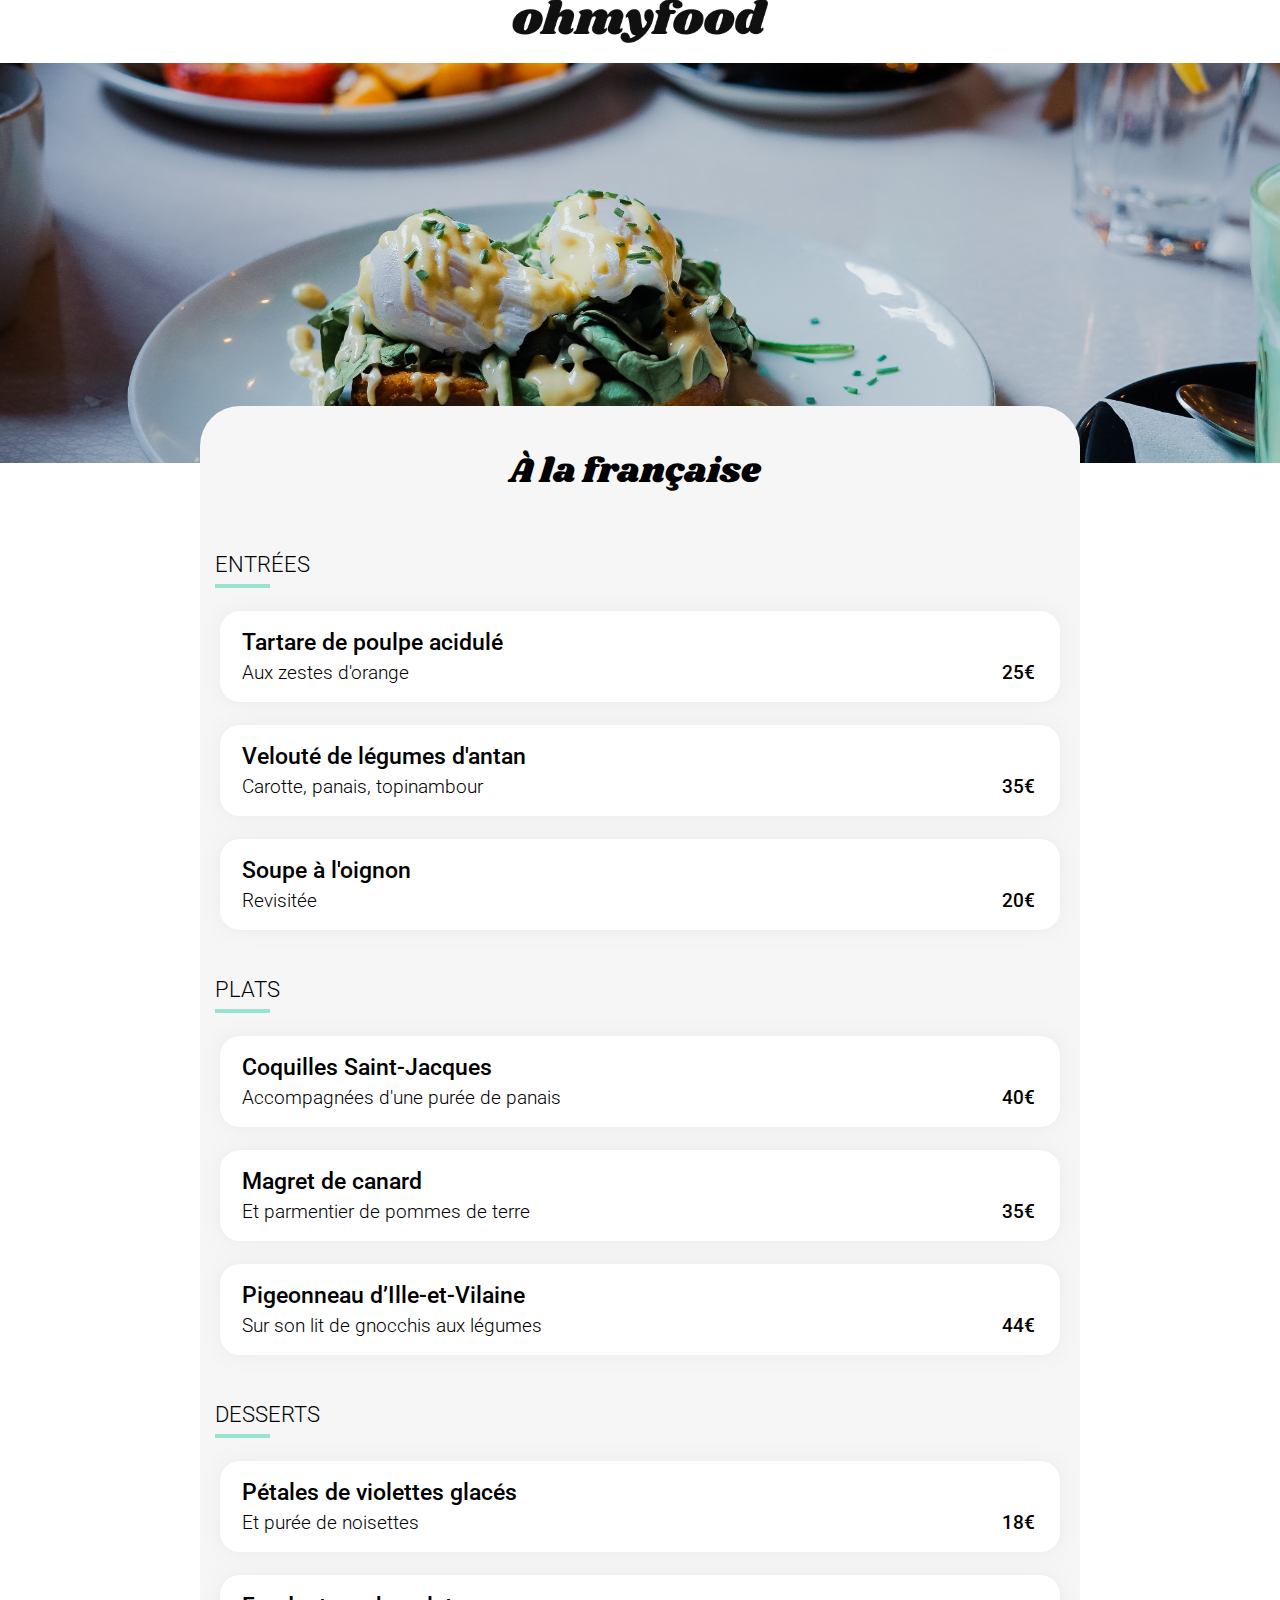
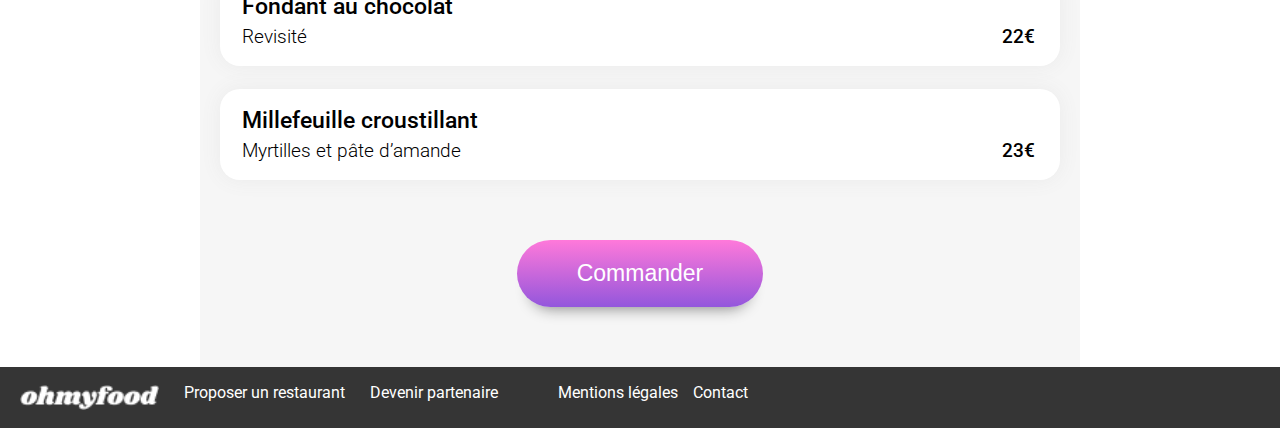
==== alafrancaise.html @ e463182d "Add files via upload" ====
<!DOCTYPE html>
<html lang="fr">

<head>
    <meta charset="UTF-8">
    <meta name="viewport" content="width=device-width, initial-scale=1.0">
    <title>Ohmyfood</title>
    <link rel="preconnect" href="https://fonts.googleapis.com">
    <link href="https://fonts.googleapis.com/css2?family=Shrikhand&display=swap" rel="stylesheet">
    <link rel="preconnect" href="https://fonts.googleapis.com">
    <link rel="preconnect" href="https://fonts.gstatic.com" crossorigin>
    <link href="https://fonts.googleapis.com/css2?family=Roboto:wght@100;300;400;500;700;900&display=swap" rel="stylesheet">
    <link rel="stylesheet" href="css/style.css">
    <link rel="stylesheet" href="https://cdnjs.cloudflare.com/ajax/libs/font-awesome/6.2.1/css/all.min.css"
    integrity="sha512-MV7K8+y+gLIBoVD59lQIYicR65iaqukzvf/nwasF0nqhPay5w/9lJmVM2hMDcnK1OnMGCdVK+iQrJ7lzPJQd1w=="
    crossorigin="anonymous" referrerpolicy="no-referrer" />
</head>
<body>
    <header>
        <a href="index.html">
        <i class="fa-solid fa-arrow-left" style="color: #000000;"></i></a>
        <img class="logo" src="images/logo/ohmyfood.png" alt="Image">
    </header>
    <main>
        <img class="menu-img" src="images/restaurants/toa-heftiba-DQKerTsQwi0-unsplash.jpg" alt="alafrancaise">
        <section class="menu">
            <div>
                <h2>À la française <i id="heartmenu" class="fa-regular fa-heart fa-2x heart__icon--empty"></i></h2>
            </div>
            <div>
                <h3 class="title-menu">ENTRÉES</h3>
                <hr />
                <div class="text-menu">
                    <h3>Tartare de poulpe acidulé</h3>
                    <p>Aux zestes d'orange</p>
                    <p class="prix">25€</p>
                </div>
                <div class="text-menu">
                    <h3>Velouté de légumes d'antan</h3>
                    <p>Carotte, panais, topinambour</p>
                    <p class="prix">35€</p>
                </div>
                <div class="text-menu">
                    <h3>Soupe à l'oignon</h3>
                    <p>Revisitée</p>
                    <p class="prix">20€</p>
                </div>
            </div>
            <div>
                <h3 class="title-menu">PLATS</h3>
                <hr />
                <div class="text-menu">
                    <h3>Coquilles Saint-Jacques</h3>
                    <p>Accompagnées d'une purée de panais</p>
                    <p class="prix">40€</p>
                </div>
                <div class="text-menu">
                    <h3>Magret de canard</h3>
                    <p>Et parmentier de pommes de terre</p>
                    <p class="prix">35€</p>
                </div>
                <div class="text-menu">
                    <h3>Pigeonneau d’Ille-et-Vilaine</h3>
                    <p>Sur son lit de gnocchis aux légumes</p>
                    <p class="prix">44€</p>
                </div>
            </div>
            <div>
                <h3 class="title-menu">DESSERTS</h3>
                <hr />
                <div class="text-menu">
                    <h3>Pétales de violettes glacés</h3>
                    <p>Et purée de noisettes</p>
                    <p class="prix">18€</p>
                </div>
                <div class="text-menu">
                    <h3>Fondant au chocolat</h3>
                    <p>Revisité</p>
                    <p class="prix">22€</p>
                </div>
                <div class="text-menu">
                    <h3>Millefeuille croustillant</h3>
                    <p>Myrtilles et pâte d’amande</p>
                    <p class="prix">23€</p>
                </div>
            </div>
            <button>Commander</button>
        </section>
    </main>
</body>
<footer>
    <img src="images/logo/ohmyfood_footer.png" alt="logo">
    <p><i class="fa-solid fa-utensils" style="color: #ffffff;"></i>Proposer un restaurant</p>
    <p><i class="fa-solid fa-handshake-angle" style="color: #ffffff;"></i>Devenir partenaire</p>
    <p class="gap">Mentions légales</p>
    <p><a href="mailto:ohmyfood@gmail.com">Contact</a></p>
</footer>
</html>
---- css/style.css ----
body {
  margin: 0;
  font-family: "Roboto", sans-serif;
}

.loader {
  place-items: center;
  justify-content: center;
  display: flex;
  flex-direction: row;
  background-color: #FFFFFF;
  height: 100%;
  position: fixed;
  inset: 0;
  z-index: 1;
  opacity: 0.9;
  animation: disp 3s forwards;
  animation-delay: 3s;
}
@keyframes disp {
  0% {
    opacity: 0.9;
  }
  100% {
    opacity: 0;
    z-index: -1;
  }
}
.loader .cercle {
  justify-content: center;
  margin-left: 10px;
  margin-right: 10px;
  border-top: 10px solid #9356DC;
  border-bottom: 10px solid #9356DC;
  border-left: 10px solid #FF79DA;
  border-right: 10px solid #FF79DA;
  border-radius: 50%;
  width: 50px;
  height: 50px;
  animation: cercle 4s linear 2;
}
@keyframes cercle {
  0% {
    transform: rotate(0deg);
  }
  100% {
    transform: rotate(360deg);
  }
}

.logoone {
  padding-top: 20px;
  display: flex;
  margin: auto;
}

.titre-restaurant {
  background-color: #f6f6f6;
  margin-bottom: 0px;
  padding-bottom: 20px;
  padding-top: 60px;
  font-size: 30px;
  padding-left: 25px;
}

header i {
  font-size: 25px;
  margin-top: 20px;
  margin-left: 20px;
}
header img {
  width: 40%;
  margin-top: -30px;
  padding-bottom: 10px;
}

.gps {
  display: flex;
  align-items: center;
  justify-content: center;
  background-color: #eaeaea;
  padding-top: 15px;
  padding-bottom: 15px;
}
.gps input {
  border-width: 0;
  background-color: #eaeaea;
  font-size: 16px;
}
.gps i {
  margin-right: 15px;
  font-size: 16px;
  padding-top: 2px;
}

.discovery {
  background-color: #f6f6f6;
  padding-top: 20px;
  padding-bottom: 70px;
}
.discovery h2 {
  margin-left: 60px;
  margin-right: 60px;
  text-align: center;
  font-weight: 700;
  font-size: 34px;
}
.discovery p {
  text-align: center;
  margin-left: 30px;
  margin-right: 30px;
  margin-top: -10px;
  font-weight: 100;
  font-size: 24px;
}
.discovery button {
  display: flex;
  margin: auto;
  border-style: none;
  background: linear-gradient(#FF79DA, #9356DC);
  padding-left: 30px;
  padding-right: 30px;
  padding-top: 22px;
  padding-bottom: 22px;
  color: white;
  box-shadow: 0px 15px 15px -14px gray;
  border-radius: 35px;
  font-size: 23px;
  margin-top: 40px;
}
.discovery button:hover {
  background: linear-gradient(#F497E2, #AD7ADD);
  box-shadow: 0px 15px 25px -14px #515151;
}

.titre-function {
  padding-left: 25px;
  padding-top: 30px;
  font-size: 30px;
}

.function {
  background-color: white;
  padding-bottom: 30px;
}

.functionbutton {
  display: flex;
  align-items: center;
  background-color: #f6f6f6;
  margin-top: 30px;
  margin-left: 40px;
  margin-right: 40px;
  border-radius: 20px;
  padding-left: 22px;
  padding-top: 10px;
  padding-bottom: 10px;
  box-shadow: 0px 0px 15px 0px #c9c9c9;
}
.functionbutton i {
  font-size: 25px;
  color: #787878;
  margin-right: 25px;
}
.functionbutton .number {
  background-color: #9356DC;
  position: relative;
  border-radius: 100%;
  padding-left: 8px;
  padding-right: 8px;
  padding-top: 3px;
  padding-bottom: 3px;
  color: white;
  font-size: 17px;
  margin-left: -32px;
  margin-right: 28px;
}
.functionbutton p {
  font-size: 19px;
  font-weight: 500;
}
.functionbutton #store {
  color: #9356DC;
}

.restaurants {
  background-color: #f6f6f6;
  padding-bottom: 40px;
  display: flex;
  flex-direction: column;
}
.restaurants h2 {
  padding-left: 25px;
  padding-top: 40px;
  font-size: 35px;
}
.restaurants img {
  border-top-right-radius: 30px;
  border-top-left-radius: 30px;
  margin: auto;
  display: flex;
  max-height: 240px;
  -o-object-fit: cover;
  object-fit: cover;
  width: 100%;
}

.restaurants-card {
  background-color: white;
  width: 90%;
  display: flex;
  position: relative;
  margin: auto;
  flex-direction: column;
  border-radius: 20px;
  margin-bottom: 25px;
}
.restaurants-card img {
  -o-object-fit: cover;
  object-fit: cover;
  height: 500px;
}
.restaurants-card h3 {
  padding-left: 10px;
  font-size: 25px;
}
.restaurants-card p {
  padding-left: 10px;
  font-size: 24px;
  font-weight: 300;
  margin-top: -25px;
}
.restaurants-card #oneheart {
  display: flex;
  justify-content: flex-end;
  font-size: 28px;
  margin-top: -20px;
  margin-right: 30px;
}
.restaurants-card #oneheart:hover {
  opacity: 0;
}
.restaurants-card #twoheart {
  display: flex;
  justify-content: flex-end;
  font-size: 28px;
  margin-top: -28px;
  margin-right: 30px;
  opacity: 0;
}
.restaurants-card #twoheart:hover {
  opacity: 1;
  color: #008766;
}
.restaurants-card a {
  text-decoration: none;
  color: black;
}
.restaurants-card .new {
  background-color: #99E2D0;
  color: #008766;
  position: absolute;
  font-size: 15px;
  padding-top: 5px;
  padding-bottom: 5px;
  padding-left: 10px;
  padding-right: 10px;
  border-radius: 2px;
  font-weight: 400;
  right: 6%;
  margin-top: 15px;
}

hr {
  height: 4px;
  background-color: #99E2D0;
  border: 0;
  width: 55px;
  margin-left: 15px;
  margin-top: -15px;
}

.menu {
  background-color: #f6f6f6;
  border-top-right-radius: 40px;
  border-top-left-radius: 40px;
  padding-bottom: 60px;
  position: relative;
  margin-top: -90px;
}
.menu h2 {
  font-family: "Shrikhand";
  font-size: 35px;
  font-weight: 100;
  padding-left: 20px;
  padding-top: 40px;
}
.menu button {
  display: flex;
  margin: auto;
  margin-top: 60px;
  border-style: none;
  background: linear-gradient(#FF79DA, #9356DC);
  padding-left: 60px;
  padding-right: 60px;
  padding-bottom: 20px;
  padding-top: 20px;
  font-size: 23px;
  color: white;
  box-shadow: 0px 15px 15px -14px gray;
  border-radius: 35px;
}
.menu button:hover {
  background: linear-gradient(#F497E2, #AD7ADD);
  box-shadow: 0px 15px 25px -14px #515151;
}

#heartmenu {
  font-size: 35px;
  margin-left: 30px;
  margin-top: 10px;
}

.logo {
  width: 45%;
  display: flex;
  margin: auto;
  margin-top: -30px;
}

.menu-img {
  width: 100%;
  -o-object-fit: cover;
  object-fit: cover;
  height: 350px;
}

.title-menu {
  font-weight: 300;
  padding-left: 15px;
  padding-top: 25px;
  font-size: 22px;
}

.text-menu {
  background-color: white;
  margin: 20px;
  border-radius: 20px;
  padding-left: 22px;
  box-shadow: 0px 0px 20px 0px #eaeaea;
}
.text-menu h3 {
  font-size: 23px;
  font-weight: 500;
  padding-top: 18px;
}
.text-menu p {
  font-size: 19px;
  font-weight: 300;
  padding-bottom: 18px;
  margin-top: -18px;
}
.text-menu .prix {
  margin-top: -60px;
  float: right;
  margin-right: 25px;
  font-weight: 500;
}

.entrees {
  background-color: blue;
}

.plats {
  background-color: #9356DC;
}

.desserts {
  background-color: #FF79DA;
}

footer {
  background-color: #353535;
  color: white;
  padding-left: 20px;
  padding-bottom: 8px;
}
footer i {
  margin-right: 12px;
  color: white;
}
footer img {
  width: 22%;
  padding-top: 35px;
  padding-bottom: 10px;
}
footer a {
  text-decoration: none;
  color: white;
}

@media only screen and (min-width: 1024px) {
  header i {
    margin-top: 40px;
  }
  header img {
    width: 25%;
    margin-top: -40px;
    padding-bottom: 20px;
  }
  .titre-function {
    padding-top: 20px;
    margin-bottom: 10px;
  }
  .function {
    display: flex;
    flex-direction: row;
    justify-content: center;
  }
  .functionbutton {
    margin-left: 20px;
    margin-right: 20px;
    padding-left: 22px;
    padding-right: 6%;
    padding-top: 5px;
    padding-bottom: 5px;
  }
  .functionbutton i {
    font-size: 20px;
  }
  .functionbutton .number {
    margin-right: 20px;
  }
  .functionbutton p {
    font-size: 15px;
  }
  .titre-restaurant {
    padding-left: 12%;
    padding-top: 30px;
    padding-bottom: 30px;
  }
  .restaurants {
    display: grid;
    grid-template-columns: repeat(2, 40%);
    justify-content: center;
  }
  .restaurants img {
    max-height: 180px;
  }
  .menu {
    margin-left: 200px;
    margin-right: 200px;
  }
  .menu h2 {
    text-align: center;
  }
  .logo {
    width: 20%;
  }
  .menu-img {
    height: 400px;
  }
  footer {
    display: flex;
  }
  footer i {
    margin-right: 10px;
  }
  footer p {
    padding-left: 15px;
  }
  footer img {
    width: 11%;
    padding-top: 18px;
  }
  footer .gap {
    padding-left: 60px;
  }
}/*# sourceMappingURL=style.css.map */
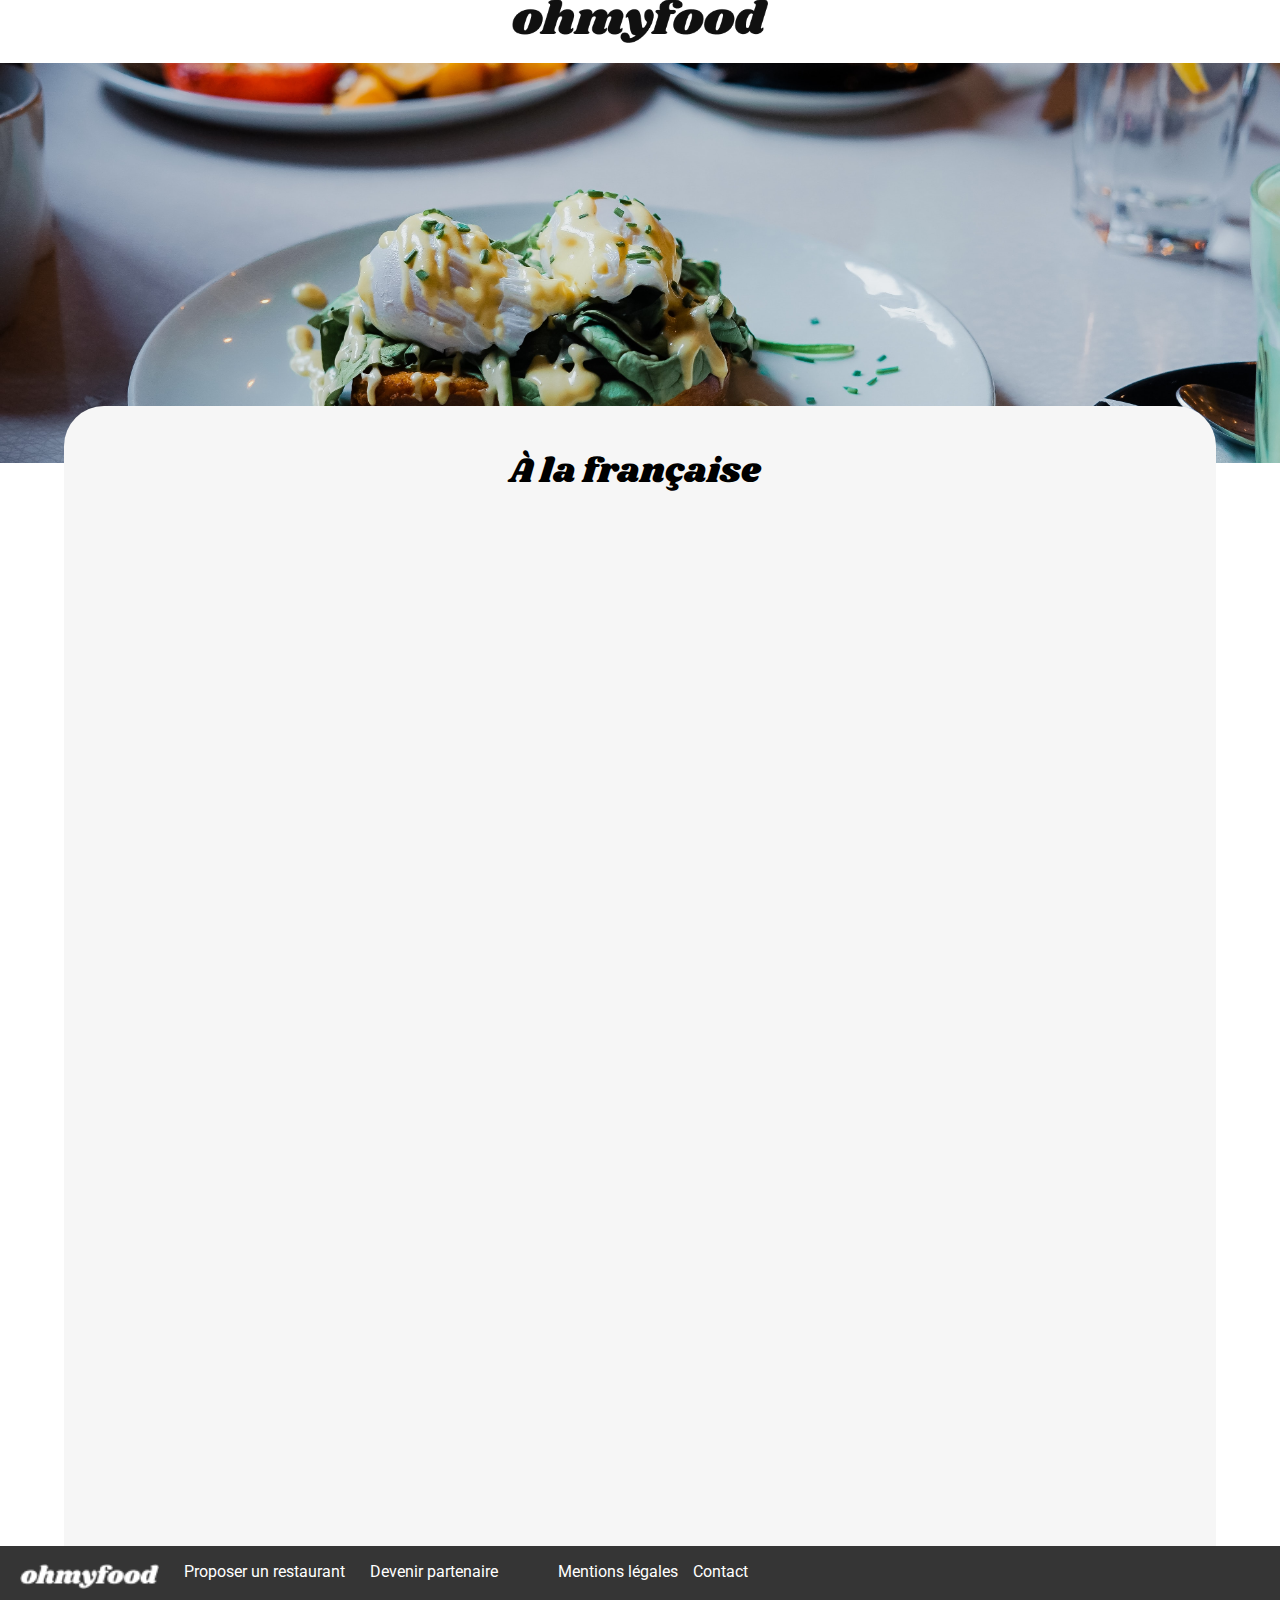
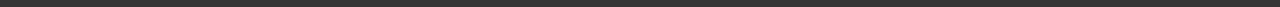
==== commit d9deb345: "Update alafrancaise.html" ====
--- a/alafrancaise.html
+++ b/alafrancaise.html
@@ -28,62 +28,123 @@
                 <h2>À la française <i id="heartmenu" class="fa-regular fa-heart fa-2x heart__icon--empty"></i></h2>
             </div>
             <div>
-                <h3 class="title-menu">ENTRÉES</h3>
-                <hr />
-                <div class="text-menu">
-                    <h3>Tartare de poulpe acidulé</h3>
-                    <p>Aux zestes d'orange</p>
-                    <p class="prix">25€</p>
-                </div>
-                <div class="text-menu">
-                    <h3>Velouté de légumes d'antan</h3>
-                    <p>Carotte, panais, topinambour</p>
-                    <p class="prix">35€</p>
-                </div>
-                <div class="text-menu">
-                    <h3>Soupe à l'oignon</h3>
-                    <p>Revisitée</p>
-                    <p class="prix">20€</p>
-                </div>
-            </div>
-            <div>
-                <h3 class="title-menu">PLATS</h3>
-                <hr />
-                <div class="text-menu">
-                    <h3>Coquilles Saint-Jacques</h3>
-                    <p>Accompagnées d'une purée de panais</p>
-                    <p class="prix">40€</p>
-                </div>
-                <div class="text-menu">
-                    <h3>Magret de canard</h3>
-                    <p>Et parmentier de pommes de terre</p>
-                    <p class="prix">35€</p>
-                </div>
-                <div class="text-menu">
-                    <h3>Pigeonneau d’Ille-et-Vilaine</h3>
-                    <p>Sur son lit de gnocchis aux légumes</p>
-                    <p class="prix">44€</p>
-                </div>
-            </div>
-            <div>
-                <h3 class="title-menu">DESSERTS</h3>
-                <hr />
-                <div class="text-menu">
-                    <h3>Pétales de violettes glacés</h3>
-                    <p>Et purée de noisettes</p>
-                    <p class="prix">18€</p>
-                </div>
-                <div class="text-menu">
-                    <h3>Fondant au chocolat</h3>
-                    <p>Revisité</p>
-                    <p class="prix">22€</p>
-                </div>
-                <div class="text-menu">
-                    <h3>Millefeuille croustillant</h3>
-                    <p>Myrtilles et pâte d’amande</p>
-                    <p class="prix">23€</p>
-                </div>
-            </div>
+
+
+                <div class="entrees">
+                    <h3 class="title-menu">ENTRÉES</h3>
+                    <hr />
+                    <div class="test">
+                        <div class="text-menu">
+                            <h3>Tartare de poulpe acidulé</h3>
+                            <p>Aux zestes d'orange</p>
+                        </div>
+                        <div class="prix">
+                            <p>25€</p>
+                            <div>
+                                <p class="valide"><i class="fa-solid fa-check"></i></p>
+                            </div>
+                        </div>
+                    </div><div class="test">
+                        <div class="text-menu">
+                            <h3>Velouté de légumes d'antan</h3>
+                            <p>Carotte, panais, topinambour</p>
+                        </div>
+                        <div class="prix">
+                            <p>35€</p>
+                            <div>
+                                <p class="valide"><i class="fa-solid fa-check"></i></p>
+                            </div>
+                        </div>
+                    </div>
+                    <div class="test">
+                        <div class="text-menu">
+                            <h3>Soupe à l'oignon</h3>
+                            <p>Revisitée</p>
+                        </div>
+                        <div class="prix">
+                            <p>20€</p>
+                            <div>
+                                <p class="valide"><i class="fa-solid fa-check"></i></p>
+                            </div>
+                        </div>
+                    </div>
+                    <div class="plats">
+                        <h3 class="title-menu">PLATS</h3>
+                        <hr />
+                        <div class="test">
+                            <div class="text-menu">
+                                <h3>Coquilles Saint-Jacques</h3>
+                                <p>Accompagnées d'une purée de panais</p>
+                            </div>
+                            <div class="prix">
+                                <p>40€</p>
+                                <div>
+                                    <p class="valide"><i class="fa-solid fa-check"></i></p>
+                                </div>
+                            </div>
+                        </div><div class="test">
+                            <div class="text-menu">
+                                <h3>Magret de canard</h3>
+                                <p>Et parmentier de pommes de terre</p>
+                            </div>
+                            <div class="prix">
+                                <p>35€</p>
+                                <div>
+                                    <p class="valide"><i class="fa-solid fa-check"></i></p>
+                                </div>
+                            </div>
+                        </div>
+                        <div class="test">
+                            <div class="text-menu">
+                                <h3>Pigeonneau d’Ille-et-Vilaine</h3>
+                                <p>Sur son lit de gnocchis aux légumes</p>
+                            </div>
+                            <div class="prix">
+                                <p>44€</p>
+                                <div>
+                                    <p class="valide"><i class="fa-solid fa-check"></i></p>
+                                </div>
+                            </div>
+                        </div>
+    
+                        <div class="desserts">
+                            <h3 class="title-menu">DESSERTS</h3>
+                            <hr />
+                            <div class="test">
+                                <div class="text-menu">
+                                    <h3>Pétales de violettes glacés</h3>
+                                    <p>Et purée de noisettes</p>
+                                </div>
+                                <div class="prix">
+                                    <p>18€</p>
+                                    <div>
+                                        <p class="valide"><i class="fa-solid fa-check"></i></p>
+                                    </div>
+                                </div>
+                            </div><div class="test">
+                                <div class="text-menu">
+                                    <h3>Fondant au chocolat</h3>
+                                    <p>Revisité</p>
+                                </div>
+                                <div class="prix">
+                                    <p>22€</p>
+                                    <div>
+                                        <p class="valide"><i class="fa-solid fa-check"></i></p>
+                                    </div>
+                                </div>
+                            </div>
+                            <div class="test">
+                                <div class="text-menu">
+                                    <h3>Millefeuille croustillant</h3>
+                                    <p>Myrtilles et pâte d’amande</p>
+                                </div>
+                                <div class="prix">
+                                    <p>23€</p>
+                                    <div>
+                                        <p class="valide"><i class="fa-solid fa-check"></i></p>
+                                    </div>
+                                </div>
+                            </div>
             <button>Commander</button>
         </section>
     </main>
@@ -95,4 +156,4 @@
     <p class="gap">Mentions légales</p>
     <p><a href="mailto:ohmyfood@gmail.com">Contact</a></p>
 </footer>
-</html>+</html>
--- a/css/style.css
+++ b/css/style.css
@@ -15,7 +15,7 @@
   z-index: 1;
   opacity: 0.9;
   animation: disp 3s forwards;
-  animation-delay: 3s;
+  animation-delay: 2s;
 }
 @keyframes disp {
   0% {
@@ -26,7 +26,8 @@
     z-index: -1;
   }
 }
-.loader .cercle {
+
+.cercle {
   justify-content: center;
   margin-left: 10px;
   margin-right: 10px;
@@ -39,6 +40,7 @@
   height: 50px;
   animation: cercle 4s linear 2;
 }
+
 @keyframes cercle {
   0% {
     transform: rotate(0deg);
@@ -47,7 +49,6 @@
     transform: rotate(360deg);
   }
 }
-
 .logoone {
   padding-top: 20px;
   display: flex;
@@ -229,28 +230,6 @@
   font-size: 24px;
   font-weight: 300;
   margin-top: -25px;
-}
-.restaurants-card #oneheart {
-  display: flex;
-  justify-content: flex-end;
-  font-size: 28px;
-  margin-top: -20px;
-  margin-right: 30px;
-}
-.restaurants-card #oneheart:hover {
-  opacity: 0;
-}
-.restaurants-card #twoheart {
-  display: flex;
-  justify-content: flex-end;
-  font-size: 28px;
-  margin-top: -28px;
-  margin-right: 30px;
-  opacity: 0;
-}
-.restaurants-card #twoheart:hover {
-  opacity: 1;
-  color: #008766;
 }
 .restaurants-card a {
   text-decoration: none;
@@ -270,6 +249,39 @@
   right: 6%;
   margin-top: 15px;
 }
+.restaurants-card #oneheart {
+  display: flex;
+  justify-content: flex-end;
+  font-size: 28px;
+  margin-top: -20px;
+  margin-right: 30px;
+}
+.restaurants-card #oneheart:hover {
+  opacity: 0;
+}
+.restaurants-card #twoheart {
+  display: flex;
+  justify-content: flex-end;
+  font-size: 28px;
+  margin-top: -28px;
+  margin-right: 30px;
+  color: transparent;
+  background: linear-gradient(#FF79DA, #9356DC);
+  background-clip: border-box;
+  -webkit-background-clip: text;
+  opacity: 0;
+}
+.restaurants-card #twoheart:hover {
+  animation: heart 0.4s forwards;
+}
+@keyframes heart {
+  0% {
+    opacity: 0;
+  }
+  100% {
+    opacity: 1;
+  }
+}
 
 hr {
   height: 4px;
@@ -335,50 +347,167 @@
   height: 350px;
 }
 
-.title-menu {
+/*.title-menu {
+	font-weight: 300;
+	padding-left: 15px;
+	padding-top: 25px;
+    font-size: 22px;
+}
+
+.test {
+    display: flex;
+}
+
+.text-menu {
+	background-color: $background-color_3;
+	margin: 20px;
+	border-radius: 20px;
+	padding-left: 22px;
+	box-shadow: 0px 0px 20px 0px #eaeaea;
+
+	h3 {
+		font-size: 23px;
+		font-weight: 500;
+		padding-top: 18px;
+	}
+	p {
+		font-size: 19px;
+		font-weight: 300;
+		margin-top: -18px;
+	}
+
+    .prix {
+       display: flex;
+    }
+
+    .valide {
+        opacity: 1;
+        background-color: #99E2D0;
+        border-top-right-radius: 20px;
+        border-bottom-right-radius: 20px;
+        margin-top: -32px;
+        padding-top: 90px;
+
+        &:hover {
+        float: right;
+        margin-top: -32px;
+        padding-top: 90px;
+        animation: good 1s forwards;
+        }
+
+        i {
+            font-size: 25px;
+            color: #99E2D0;
+            display: flex;
+            justify-content: center;
+            background-color: white;
+            border-radius: 100%;
+            margin-left: 30px;
+            margin-right: 30px;
+            padding-top: 2px;
+            padding-bottom: 2px;
+            margin-top: -55px;
+        }
+      }
+      @keyframes good {
+        0% {
+          opacity: 0;
+          width: 0px;
+        }
+        100% {
+          opacity: 1;
+          width: 90px;
+        }
+      }
+}*/
+.entrees {
+  opacity: 0;
+  animation: ent 2s forwards;
+}
+
+.test {
+  padding-bottom: 18px;
+  padding-top: 1px;
+  margin-left: 3%;
+  margin-right: 3%;
+  padding-left: 20px;
+  box-shadow: 0px 0px 10px 0px #b7b7b7;
+  border-radius: 20px;
+}
+.test .prix {
+  display: flex;
+  justify-content: end;
+  margin-top: -64px;
+  margin-bottom: -25px;
+  padding-top: 12px;
+  margin-right: 5px;
+}
+.test .valide {
+  opacity: 0;
+  background-color: #99E2D0;
+  padding-top: 48px;
+  padding-bottom: 7px;
+  margin-top: -31px;
+  margin-bottom: 7px;
+  border-top-right-radius: 20px;
+  border-bottom-right-radius: 20px;
+  margin-right: -5px;
+}
+.test .valide:hover {
+  animation: good 1s forwards;
+  opacity: 1;
+}
+.test i {
+  font-size: 18px;
+  color: #99E2D0;
+  background-color: white;
+  border-radius: 100%;
+  padding: 2px;
+  margin-left: 0px;
+}
+
+@keyframes good {
+  0% {
+    opacity: 0;
+  }
+  100% {
+    opacity: 1;
+  }
+}
+.text-menu h3 {
+  margin-bottom: -10px;
+}
+.text-menu p {
   font-weight: 300;
-  padding-left: 15px;
-  padding-top: 25px;
-  font-size: 22px;
-}
-
-.text-menu {
-  background-color: white;
-  margin: 20px;
-  border-radius: 20px;
-  padding-left: 22px;
-  box-shadow: 0px 0px 20px 0px #eaeaea;
-}
-.text-menu h3 {
-  font-size: 23px;
-  font-weight: 500;
-  padding-top: 18px;
-}
-.text-menu p {
-  font-size: 19px;
-  font-weight: 300;
-  padding-bottom: 18px;
-  margin-top: -18px;
-}
-.text-menu .prix {
-  margin-top: -60px;
-  float: right;
-  margin-right: 25px;
-  font-weight: 500;
-}
-
-.entrees {
-  background-color: blue;
-}
-
+}
+
+@keyframes good {
+  0% {
+    opacity: 0;
+    width: 0px;
+  }
+  100% {
+    opacity: 1;
+    width: 90px;
+  }
+}
 .plats {
-  background-color: #9356DC;
+  opacity: 0;
+  animation: ent 2s forwards;
+  animation-delay: 1s;
 }
 
 .desserts {
-  background-color: #FF79DA;
-}
-
+  opacity: 0;
+  animation: ent 2s forwards;
+  animation-delay: 2s;
+}
+
+@keyframes ent {
+  100% {
+    opacity: 1;
+  }
+}
 footer {
   background-color: #353535;
   color: white;
@@ -448,8 +577,8 @@
     max-height: 180px;
   }
   .menu {
-    margin-left: 200px;
-    margin-right: 200px;
+    margin-left: 5%;
+    margin-right: 5%;
   }
   .menu h2 {
     text-align: center;
